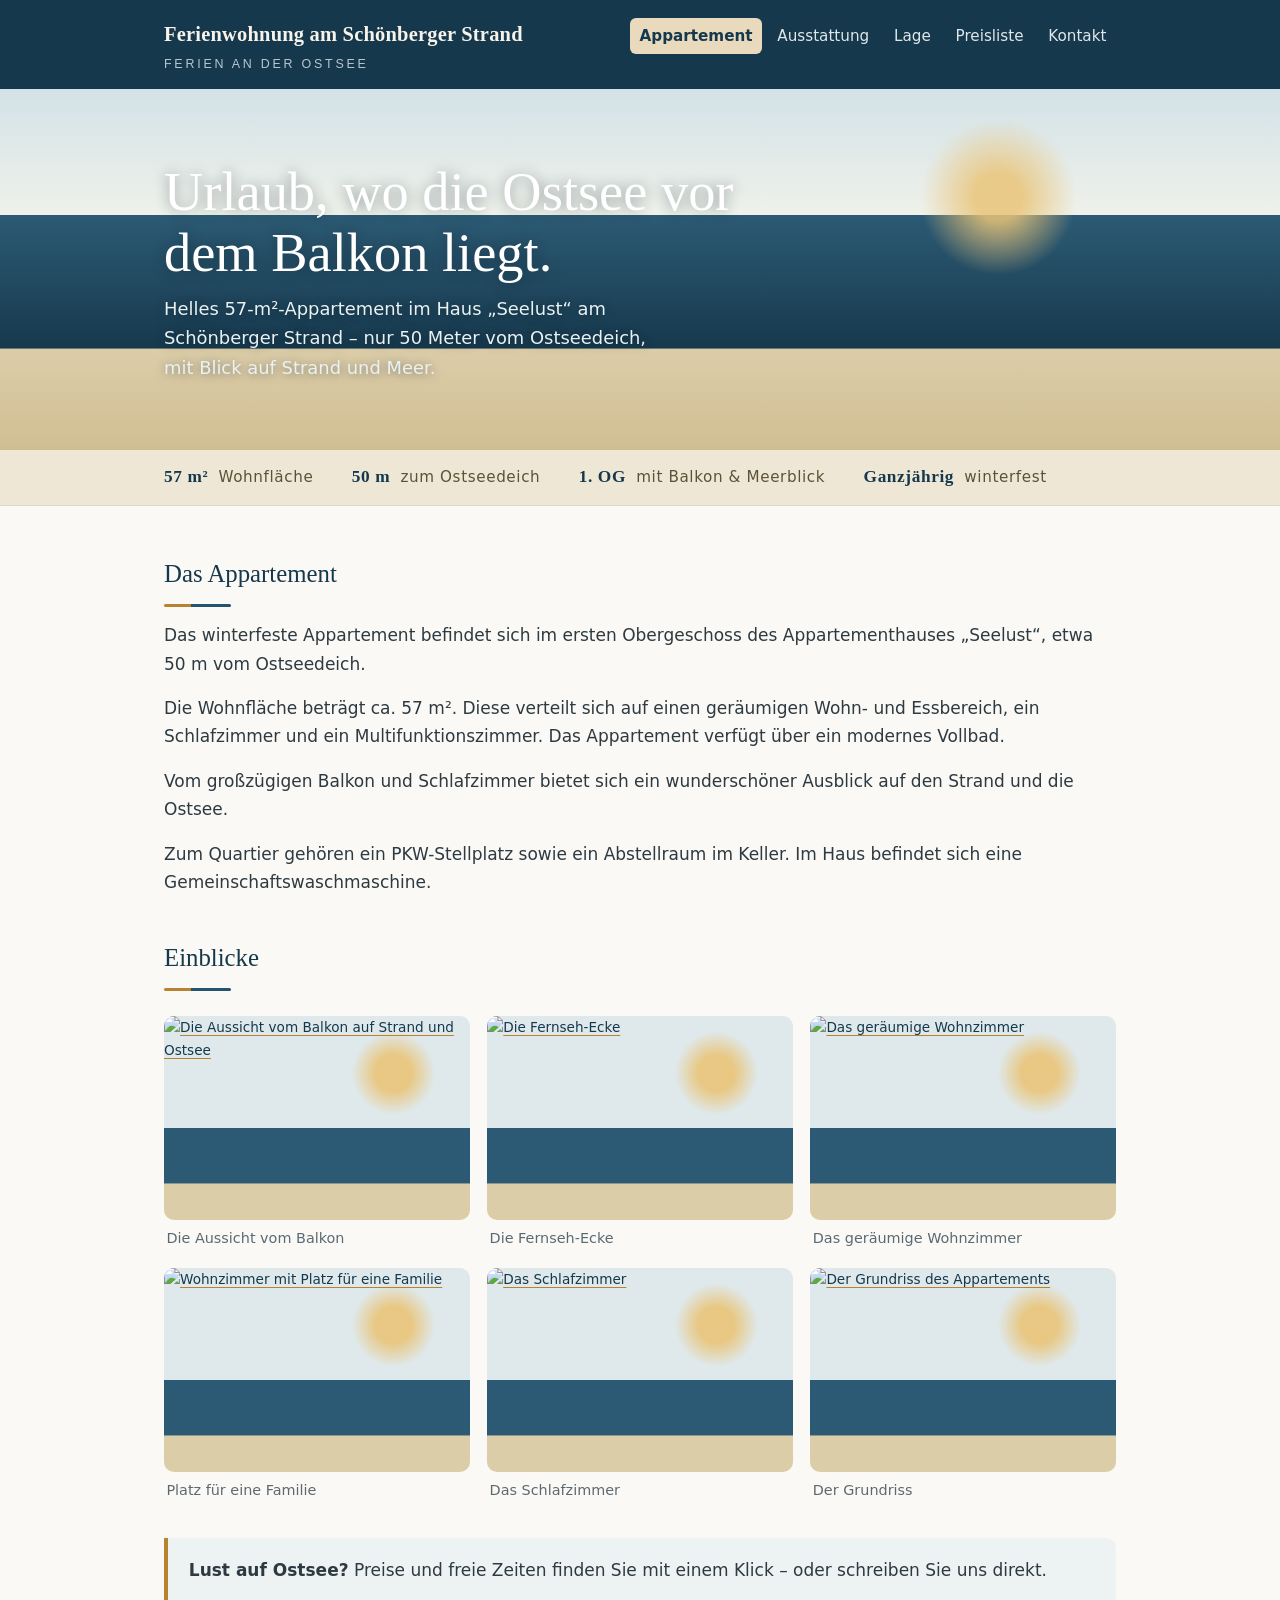
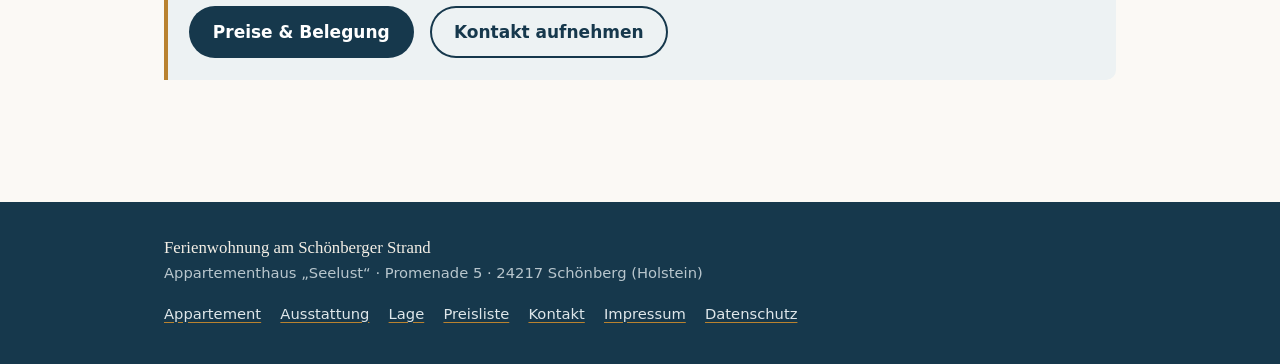
==== index.html @ 8799047f "erster Entwurf" ====
<!DOCTYPE html>
<html lang="de">
<head>
<meta charset="utf-8">
<meta name="viewport" content="width=device-width, initial-scale=1">
<title>Ferienwohnung am Schönberger Strand</title>
<meta name="description" content="Helles 57-m²-Appartement am Schönberger Strand an der Ostsee – 50 m zum Deich, Balkon mit Meerblick, winterfest. Jetzt informieren.">
<link rel="icon" href="favicon.svg" type="image/svg+xml">
<link rel="icon" href="favicon-32.png" type="image/png" sizes="32x32">
<link rel="apple-touch-icon" href="apple-touch-icon.png">
<link rel="stylesheet" href="style.css">
</head>
<body>

<header class="top">
  <div class="top-inner">
    <a class="marke" href="index.html">Ferienwohnung am Schönberger&nbsp;Strand
      <small>Ferien an der Ostsee</small></a>
    <nav class="haupt" aria-label="Hauptnavigation">
      <a href="index.html" aria-current="page">Appartement</a>
      <a href="ausstattung.html">Ausstattung</a>
      <a href="lage.html">Lage</a>
      <a href="preisliste.html">Preisliste</a>
      <a href="kontakt.html">Kontakt</a>
    </nav>
  </div>
</header>

<div class="horizont">
  <div class="horizont-inner">
    <h1>Urlaub, wo die Ostsee vor dem Balkon liegt.</h1>
    <p class="unter">Helles 57-m²-Appartement im Haus „Seelust“ am Schönberger Strand –
    nur 50 Meter vom Ostseedeich, mit Blick auf Strand und Meer.</p>
  </div>
</div>
<div class="fakten">
  <ul>
    <li><b>57&nbsp;m²</b> Wohnfläche</li>
    <li><b>50&nbsp;m</b> zum Ostseedeich</li>
    <li><b>1.&nbsp;OG</b> mit Balkon &amp; Meerblick</li>
    <li><b>Ganzjährig</b> winterfest</li>
  </ul>
</div>

<main>
<h2>Das Appartement</h2>
<p>Das winterfeste Appartement befindet sich im ersten Obergeschoss des
Appartementhauses „Seelust“, etwa 50&nbsp;m vom Ostseedeich.</p>
<p>Die Wohnfläche beträgt ca. 57&nbsp;m². Diese verteilt sich auf einen geräumigen
Wohn- und Essbereich, ein Schlafzimmer und ein Multifunktionszimmer. Das
Appartement verfügt über ein modernes Vollbad.</p>
<p>Vom großzügigen Balkon und Schlafzimmer bietet sich ein wunderschöner
Ausblick auf den Strand und die Ostsee.</p>
<p>Zum Quartier gehören ein PKW-Stellplatz sowie ein Abstellraum im Keller.
Im Haus befindet sich eine Gemeinschaftswaschmaschine.</p>

<h2>Einblicke</h2>
<ul class="galerie">
  <li><figure><a href="bilder/wohnung-1-balkon.jpg">
    <img src="bilder/wohnung-1-balkon.jpg" alt="Die Aussicht vom Balkon auf Strand und Ostsee" loading="lazy"></a>
    <figcaption>Die Aussicht vom Balkon</figcaption></figure></li>
  <li><figure><a href="bilder/wohnung-2-tv-ecke.jpg">
    <img src="bilder/wohnung-2-tv-ecke.jpg" alt="Die Fernseh-Ecke" loading="lazy"></a>
    <figcaption>Die Fernseh-Ecke</figcaption></figure></li>
  <li><figure><a href="bilder/wohnung-4-wohnzimmer2.jpg">
    <img src="bilder/wohnung-4-wohnzimmer2.jpg" alt="Das geräumige Wohnzimmer" loading="lazy"></a>
    <figcaption>Das geräumige Wohnzimmer</figcaption></figure></li>
  <li><figure><a href="bilder/wohnung-3-wohnzimmer.jpg">
    <img src="bilder/wohnung-3-wohnzimmer.jpg" alt="Wohnzimmer mit Platz für eine Familie" loading="lazy"></a>
    <figcaption>Platz für eine Familie</figcaption></figure></li>
  <li><figure><a href="bilder/wohnung-5-schlafzimmer.jpg">
    <img src="bilder/wohnung-5-schlafzimmer.jpg" alt="Das Schlafzimmer" loading="lazy"></a>
    <figcaption>Das Schlafzimmer</figcaption></figure></li>
  <li><figure><a href="bilder/wohnung-6-grundriss.jpg">
    <img src="bilder/wohnung-6-grundriss.jpg" alt="Der Grundriss des Appartements" loading="lazy"></a>
    <figcaption>Der Grundriss</figcaption></figure></li>
</ul>

<div class="kasten">
  <p><b>Lust auf Ostsee?</b> Preise und freie Zeiten finden Sie mit einem Klick –
  oder schreiben Sie uns direkt.</p>
  <p><a class="knopf" href="preisliste.html">Preise &amp; Belegung</a>
  &nbsp; <a class="knopf zweit" href="kontakt.html">Kontakt aufnehmen</a></p>
</div>
</main>

<footer>
  <div class="fuss-inner">
    <div>
      <div class="fuss-marke">Ferienwohnung am Schönberger Strand</div>
      <div>Appartementhaus „Seelust“ · Promenade 5 · 24217 Schönberg (Holstein)</div>
    </div>
    <ul class="fuss-nav">
        <li><a href="index.html">Appartement</a></li>
        <li><a href="ausstattung.html">Ausstattung</a></li>
        <li><a href="lage.html">Lage</a></li>
        <li><a href="preisliste.html">Preisliste</a></li>
        <li><a href="kontakt.html">Kontakt</a></li>
        <li><a href="impressum.html">Impressum</a></li>
        <li><a href="datenschutz.html">Datenschutz</a></li>
    </ul>
  </div>
</footer>

</body>
</html>
---- style.css ----
/* ============================================================
   Ferienwohnung am Schönberger Strand — Designsystem
   Palette: Muschelweiß, Ostseeblau, Bernstein, Seegras
   ============================================================ */

@font-face {
  font-family: "Fraunces";
  src: url("fonts/Fraunces.woff2") format("woff2");
  font-weight: 100 900;
  font-display: swap;
}
@font-face {
  font-family: "Karla";
  src: url("fonts/Karla.woff2") format("woff2");
  font-weight: 200 800;
  font-display: swap;
}

:root {
  --muschel: #fbf9f5;        /* Seitengrund */
  --gischt:  #edf2f3;        /* helle Flächen */
  --ostsee:  #16384c;        /* tiefes Ostseeblau */
  --ostsee-2:#25546e;        /* helleres Blau */
  --tinte:   #2d3a41;        /* Fließtext */
  --bernstein:#b9822f;       /* Akzent: Bernstein */
  --bernstein-hell:#e9d9bd;
  --seegras: #6e8577;
  --linie:   #dcd6ca;
  --radius: 10px;
  --breite: 62rem;
}

* { box-sizing: border-box; }
html { scroll-behavior: smooth; }
@media (prefers-reduced-motion: reduce) {
  html { scroll-behavior: auto; }
  *, *::before, *::after { animation: none !important; transition: none !important; }
}

body {
  margin: 0;
  background: var(--muschel);
  color: var(--tinte);
  font-family: "Karla", "Segoe UI", system-ui, sans-serif;
  font-size: 1.0625rem;
  line-height: 1.65;
  -webkit-font-smoothing: antialiased;
}

a { color: var(--ostsee-2); text-decoration-color: var(--bernstein); text-underline-offset: 3px; }
a:hover { color: var(--bernstein); }
a:focus-visible, button:focus-visible {
  outline: 3px solid var(--bernstein);
  outline-offset: 3px;
  border-radius: 3px;
}

/* ---------- Kopfbereich ---------- */

.top {
  background: var(--ostsee);
  color: #f4efe6;
}
.top-inner {
  max-width: var(--breite);
  margin: 0 auto;
  padding: 1.1rem 1.25rem .9rem;
  display: flex;
  flex-wrap: wrap;
  align-items: baseline;
  gap: .35rem 1.5rem;
  justify-content: space-between;
}
.marke {
  font-family: "Fraunces", Georgia, serif;
  font-weight: 560;
  font-size: 1.28rem;
  letter-spacing: .01em;
  color: #f7f3ea;
  text-decoration: none;
}
.marke:hover { color: var(--bernstein-hell); }
.marke small {
  display: block;
  font-family: "Karla", sans-serif;
  font-weight: 400;
  font-size: .78rem;
  letter-spacing: .22em;
  text-transform: uppercase;
  color: #b8c6cd;
  margin-top: .15rem;
}

nav.haupt { display: flex; flex-wrap: wrap; gap: .1rem .35rem; }
nav.haupt a {
  color: #dfe7ea;
  text-decoration: none;
  font-size: .95rem;
  padding: .35rem .6rem;
  border-radius: 6px;
}
nav.haupt a:hover { color: #fff; background: rgba(255,255,255,.08); }
nav.haupt a[aria-current="page"] {
  color: var(--ostsee);
  background: var(--bernstein-hell);
  font-weight: 700;
}

/* ---------- Held / Horizont ----------
   Signatur der Seite: eine ruhige Horizontlinie aus
   Himmel, Sonne (Bernstein), Meer und Sand.        */

.horizont {
  position: relative;
  overflow: hidden;
  color: #fff;
  background:
    radial-gradient(circle 130px at 78% 30%, rgba(233,196,120,.85) 0 18%, rgba(233,196,120,0) 60%),
    linear-gradient(180deg,
      #d3e2e7 0%, #eff1ea 34.8%,
      #2c5a74 35%, #17394d 71.8%,
      #dccda9 72%, #d0be93 100%);
}
.horizont-inner {
  max-width: var(--breite);
  margin: 0 auto;
  padding: 4.6rem 1.25rem 4.2rem;
}
.horizont h1 {
  font-family: "Fraunces", Georgia, serif;
  font-weight: 460;
  font-size: clamp(2rem, 5.4vw, 3.4rem);
  line-height: 1.12;
  margin: 0 0 .6rem;
  max-width: 21ch;
  text-shadow: 0 1px 14px rgba(10,30,42,.45);
}
.horizont p.unter {
  font-size: 1.12rem;
  max-width: 44ch;
  margin: 0;
  color: #eaf1f3;
  text-shadow: 0 1px 10px rgba(10,30,42,.5);
}

/* Fakten-Leiste auf dem "Sand" */
.fakten {
  background: #efe7d5;
  border-bottom: 1px solid var(--linie);
}
.fakten ul {
  max-width: var(--breite);
  margin: 0 auto;
  padding: .85rem 1.25rem;
  list-style: none;
  display: flex;
  flex-wrap: wrap;
  gap: .4rem 2.4rem;
}
.fakten li {
  font-size: .95rem;
  letter-spacing: .04em;
  color: #5d5238;
}
.fakten b {
  font-family: "Fraunces", Georgia, serif;
  font-weight: 600;
  font-size: 1.08rem;
  color: var(--ostsee);
  margin-right: .3rem;
}

/* ---------- Unterseiten-Kopf ---------- */

.seitenkopf {
  background:
    linear-gradient(180deg, #d9e5e9 0%, #eef1ec 64.8%, #2c5a74 65%, #17394d 100%);
  color: var(--ostsee);
}
.seitenkopf .horizont-inner { padding: 3rem 1.25rem 2.2rem; }
.seitenkopf h1 {
  font-family: "Fraunces", Georgia, serif;
  font-weight: 500;
  font-size: clamp(1.8rem, 4.5vw, 2.6rem);
  margin: 0;
  text-shadow: none;
  color: var(--ostsee);
}
.seitenkopf p.unter { color: #3d5560; text-shadow: none; margin-top: .4rem; }

/* ---------- Inhalt ---------- */

main {
  max-width: var(--breite);
  margin: 0 auto;
  padding: 3rem 1.25rem 4rem;
}
.schmal { max-width: 46rem; }

h2 {
  font-family: "Fraunces", Georgia, serif;
  font-weight: 540;
  font-size: 1.55rem;
  color: var(--ostsee);
  margin: 2.6rem 0 .9rem;
}
main > h2:first-child, section > h2:first-child { margin-top: 0; }

/* Horizont-Unterstreichung: Sand trifft Meer */
h2::after {
  content: "";
  display: block;
  width: 4.2rem;
  height: 3px;
  margin-top: .55rem;
  background: linear-gradient(90deg, var(--bernstein) 0 40%, var(--ostsee-2) 40% 100%);
  border-radius: 2px;
}

p { margin: 0 0 1.05rem; }

/* Galerie */
.galerie {
  display: grid;
  grid-template-columns: repeat(auto-fill, minmax(230px, 1fr));
  gap: 1.1rem;
  margin: 1.6rem 0 2.2rem;
  padding: 0;
  list-style: none;
}
.galerie figure { margin: 0; }
.galerie a { display: block; border-radius: var(--radius); overflow: hidden; }
.galerie img {
  display: block;
  width: 100%;
  aspect-ratio: 3 / 2;
  object-fit: cover;
  background:
    radial-gradient(circle 60px at 75% 28%, rgba(233,196,120,.9) 0 30%, rgba(233,196,120,0) 70%),
    linear-gradient(180deg, #dfe9ec 0 54.8%, #2c5a74 55% 82%, #dccda9 82.2% 100%);
  color: var(--ostsee);
  font-size: .85rem;
  transition: transform .35s ease;
}
.galerie a:hover img { transform: scale(1.04); }
.galerie figcaption {
  font-size: .9rem;
  color: #5b6a72;
  padding: .45rem .15rem 0;
}

/* Merkmal-Karten */
.karten {
  display: grid;
  grid-template-columns: repeat(auto-fit, minmax(240px, 1fr));
  gap: 1.1rem;
  margin: 1.4rem 0;
  padding: 0;
  list-style: none;
}
.karten li {
  background: #fff;
  border: 1px solid var(--linie);
  border-radius: var(--radius);
  padding: 1.15rem 1.25rem 1.05rem;
}
.karten h3 {
  font-family: "Fraunces", Georgia, serif;
  font-weight: 560;
  font-size: 1.08rem;
  color: var(--ostsee);
  margin: 0 0 .45rem;
}
.karten p { margin: 0; font-size: .98rem; }

/* Hinweiskasten & Buttons */
.kasten {
  background: var(--gischt);
  border-left: 4px solid var(--bernstein);
  border-radius: 0 var(--radius) var(--radius) 0;
  padding: 1.1rem 1.3rem;
  margin: 1.6rem 0;
}
.kasten p:last-child { margin-bottom: 0; }

.knopf {
  display: inline-block;
  background: var(--ostsee);
  color: #fff;
  text-decoration: none;
  font-weight: 700;
  padding: .75rem 1.5rem;
  border-radius: 999px;
  margin: .3rem 0;
}
.knopf:hover { background: var(--bernstein); color: #fff; }
.knopf.zweit { background: transparent; color: var(--ostsee); box-shadow: inset 0 0 0 2px var(--ostsee); }
.knopf.zweit:hover { color: var(--bernstein); box-shadow: inset 0 0 0 2px var(--bernstein); }

/* Anfahrt-Liste */
.anfahrt { list-style: none; padding: 0; display: grid; gap: .6rem; margin: 1.2rem 0; }
.anfahrt a {
  display: flex; justify-content: space-between; align-items: baseline; gap: 1rem;
  background: #fff; border: 1px solid var(--linie); border-radius: var(--radius);
  padding: .8rem 1.1rem; text-decoration: none; color: var(--tinte);
}
.anfahrt a:hover { border-color: var(--bernstein); color: var(--ostsee); }
.anfahrt b { font-family: "Fraunces", Georgia, serif; font-weight: 560; color: var(--ostsee); }
.anfahrt span { font-size: .88rem; color: #75828a; }

/* Adresse */
address { font-style: normal; line-height: 1.7; }

/* Rechtstexte */
.recht h2 { font-size: 1.25rem; margin-top: 2.2rem; }
.recht h3 { font-size: 1.05rem; color: var(--ostsee); margin: 1.6rem 0 .5rem; }
.recht ul { padding-left: 1.2rem; }

/* ---------- Fuß ---------- */

footer {
  background: var(--ostsee);
  color: #b8c6cd;
  margin-top: 2rem;
}
.fuss-inner {
  max-width: var(--breite);
  margin: 0 auto;
  padding: 2rem 1.25rem 2.4rem;
  display: flex;
  flex-wrap: wrap;
  gap: 1rem 2.5rem;
  justify-content: space-between;
  font-size: .92rem;
}
footer a { color: #dfe7ea; }
footer a:hover { color: var(--bernstein-hell); }
.fuss-marke { font-family: "Fraunces", Georgia, serif; font-size: 1.05rem; color: #f4efe6; }
.fuss-nav { display: flex; flex-wrap: wrap; gap: .3rem 1.2rem; list-style: none; margin: 0; padding: 0; }

@media (max-width: 640px) {
  .top-inner { flex-direction: column; align-items: flex-start; }
  nav.haupt { margin-left: -.6rem; }
  .horizont-inner { padding: 3.2rem 1.25rem 3rem; }
}
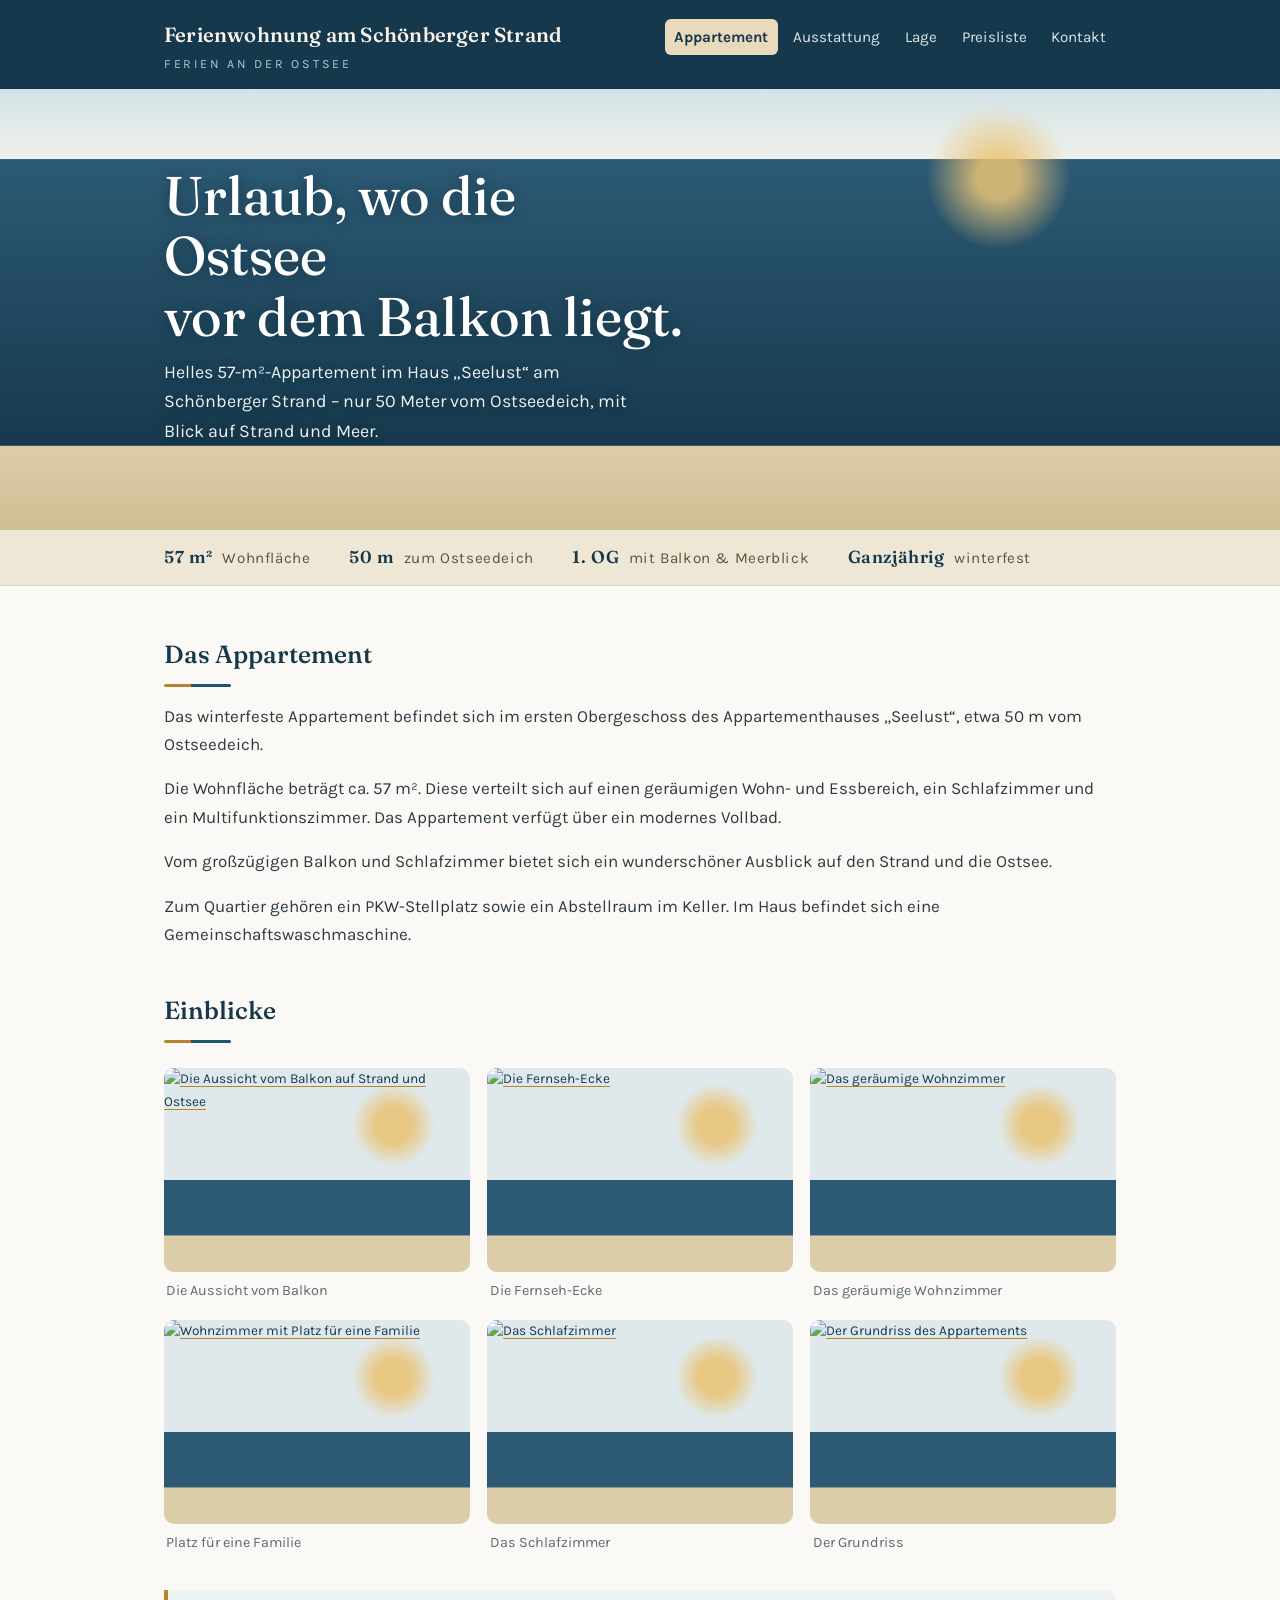
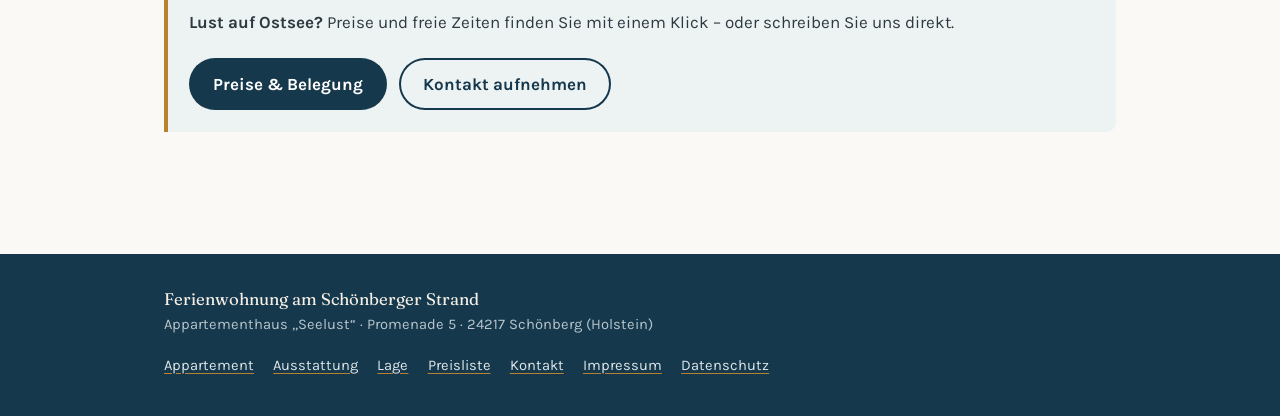
==== commit db147ad9: "Add files via upload" ====
--- a/index.html
+++ b/index.html
@@ -9,6 +9,24 @@
 <link rel="icon" href="favicon-32.png" type="image/png" sizes="32x32">
 <link rel="apple-touch-icon" href="apple-touch-icon.png">
 <link rel="stylesheet" href="style.css">
+<style>
+/* Nur Startseite: Horizont höher, damit die Überschrift
+   vollständig auf dem dunklen Meer steht (bessere Lesbarkeit)
+   und die Unterzeile nicht in den Sandstreifen läuft. */
+.horizont {
+  background:
+    radial-gradient(circle 120px at 78% 20%, rgba(233,196,120,.85) 0 18%, rgba(233,196,120,0) 60%),
+    linear-gradient(180deg,
+      #d3e2e7 0%, #eff1ea 15.8%,
+      #2c5a74 16%, #17394d 80.8%,
+      #dccda9 81%, #d0be93 100%);
+}
+.horizont-inner { padding: 4.8rem 1.25rem 5.2rem; }
+.horizont h1 { max-width: 15ch; }
+@media (min-width: 540px) {
+  .kein-umbruch { white-space: nowrap; }
+}
+</style>
 </head>
 <body>
 
@@ -28,7 +46,7 @@
 
 <div class="horizont">
   <div class="horizont-inner">
-    <h1>Urlaub, wo die Ostsee vor dem Balkon liegt.</h1>
+    <h1>Urlaub, wo die Ostsee <span class="kein-umbruch">vor dem Balkon liegt.</span></h1>
     <p class="unter">Helles 57-m²-Appartement im Haus „Seelust“ am Schönberger Strand –
     nur 50 Meter vom Ostseedeich, mit Blick auf Strand und Meer.</p>
   </div>
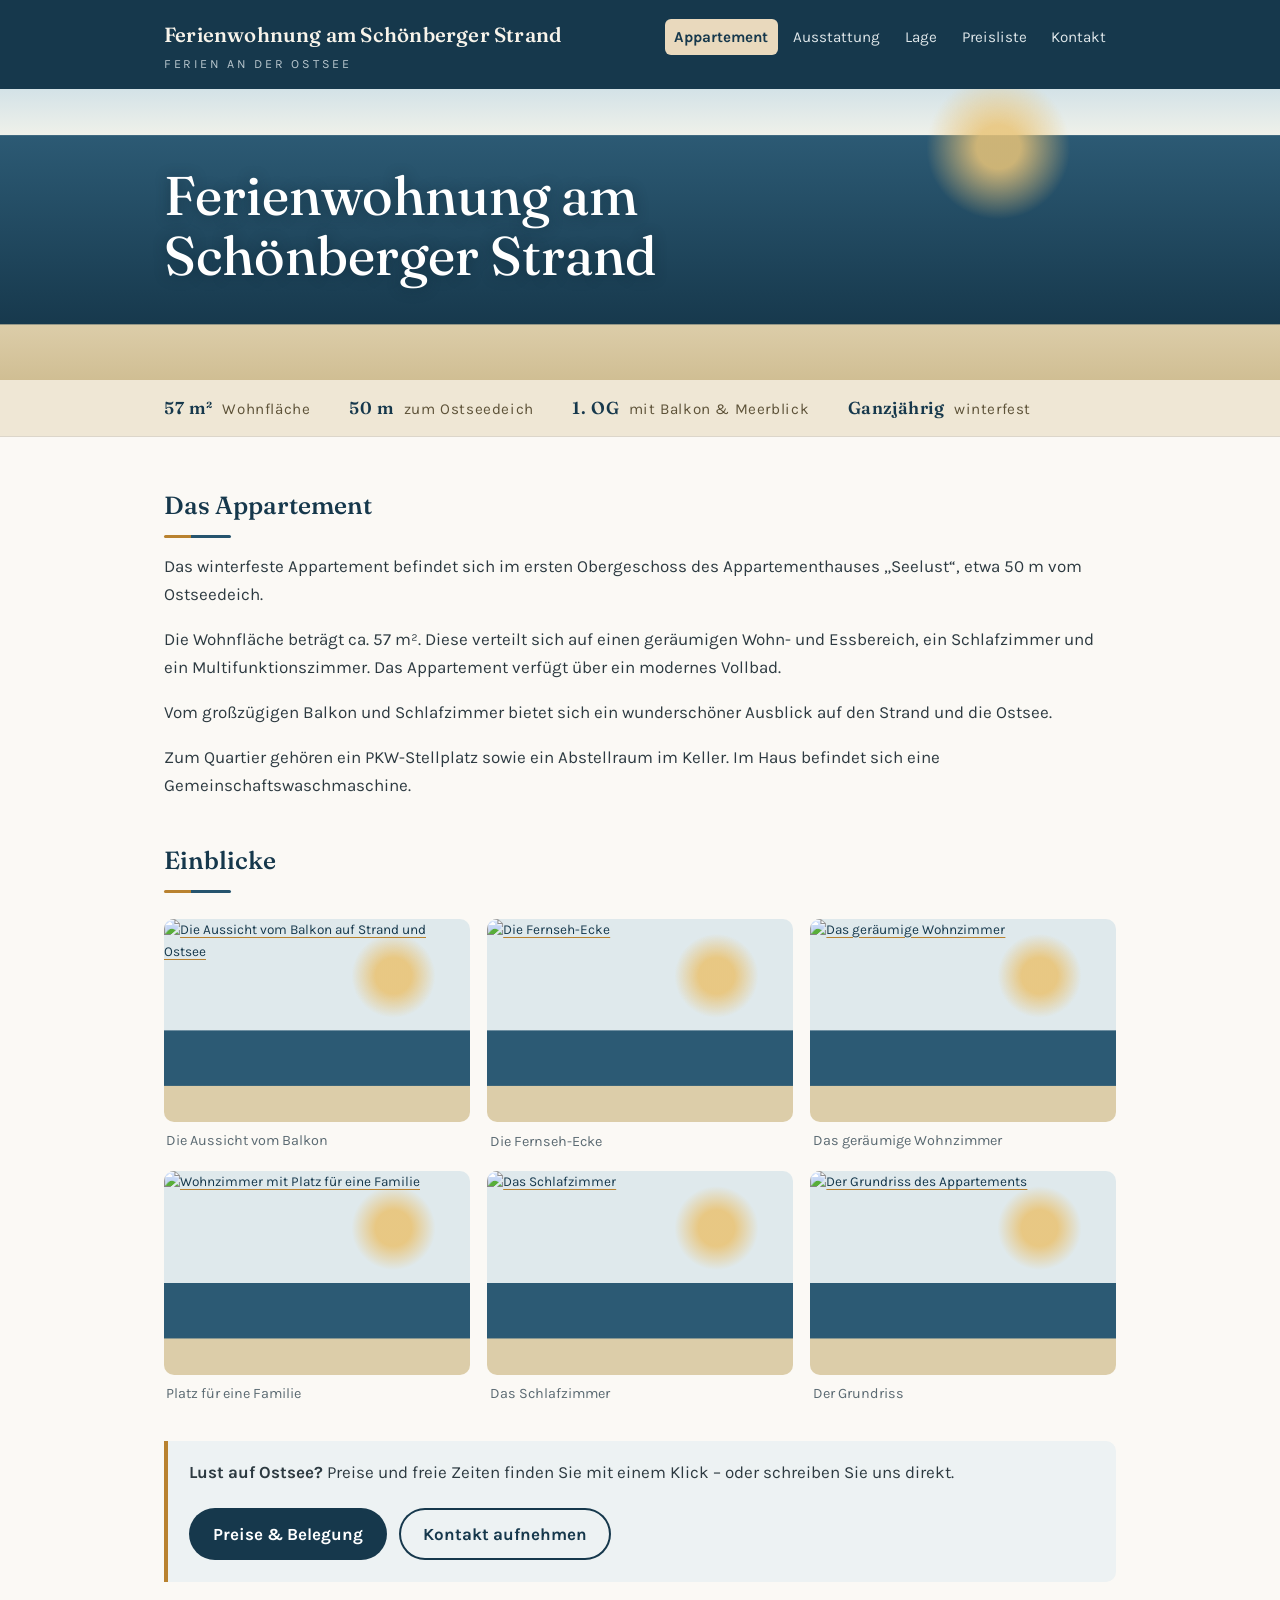
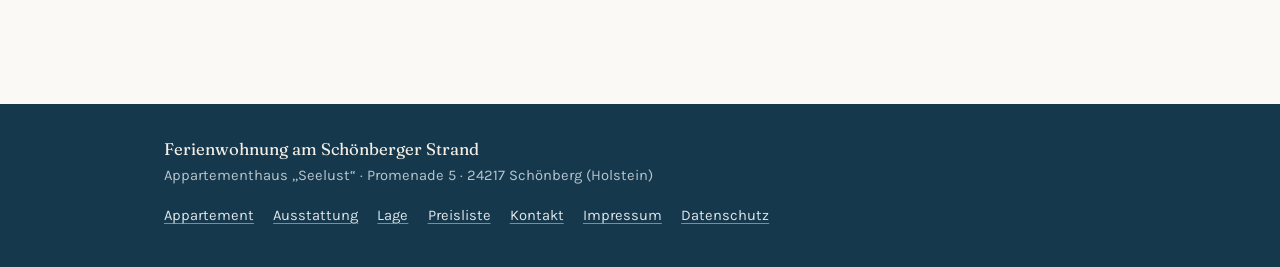
==== commit 78083024: "Überschrift korrigiert" ====
--- a/index.html
+++ b/index.html
@@ -46,9 +46,7 @@
 
 <div class="horizont">
   <div class="horizont-inner">
-    <h1>Urlaub, wo die Ostsee <span class="kein-umbruch">vor dem Balkon liegt.</span></h1>
-    <p class="unter">Helles 57-m²-Appartement im Haus „Seelust“ am Schönberger Strand –
-    nur 50 Meter vom Ostseedeich, mit Blick auf Strand und Meer.</p>
+    <h1>Ferienwohnung am Schönberger Strand</span></h1>
   </div>
 </div>
 <div class="fakten">
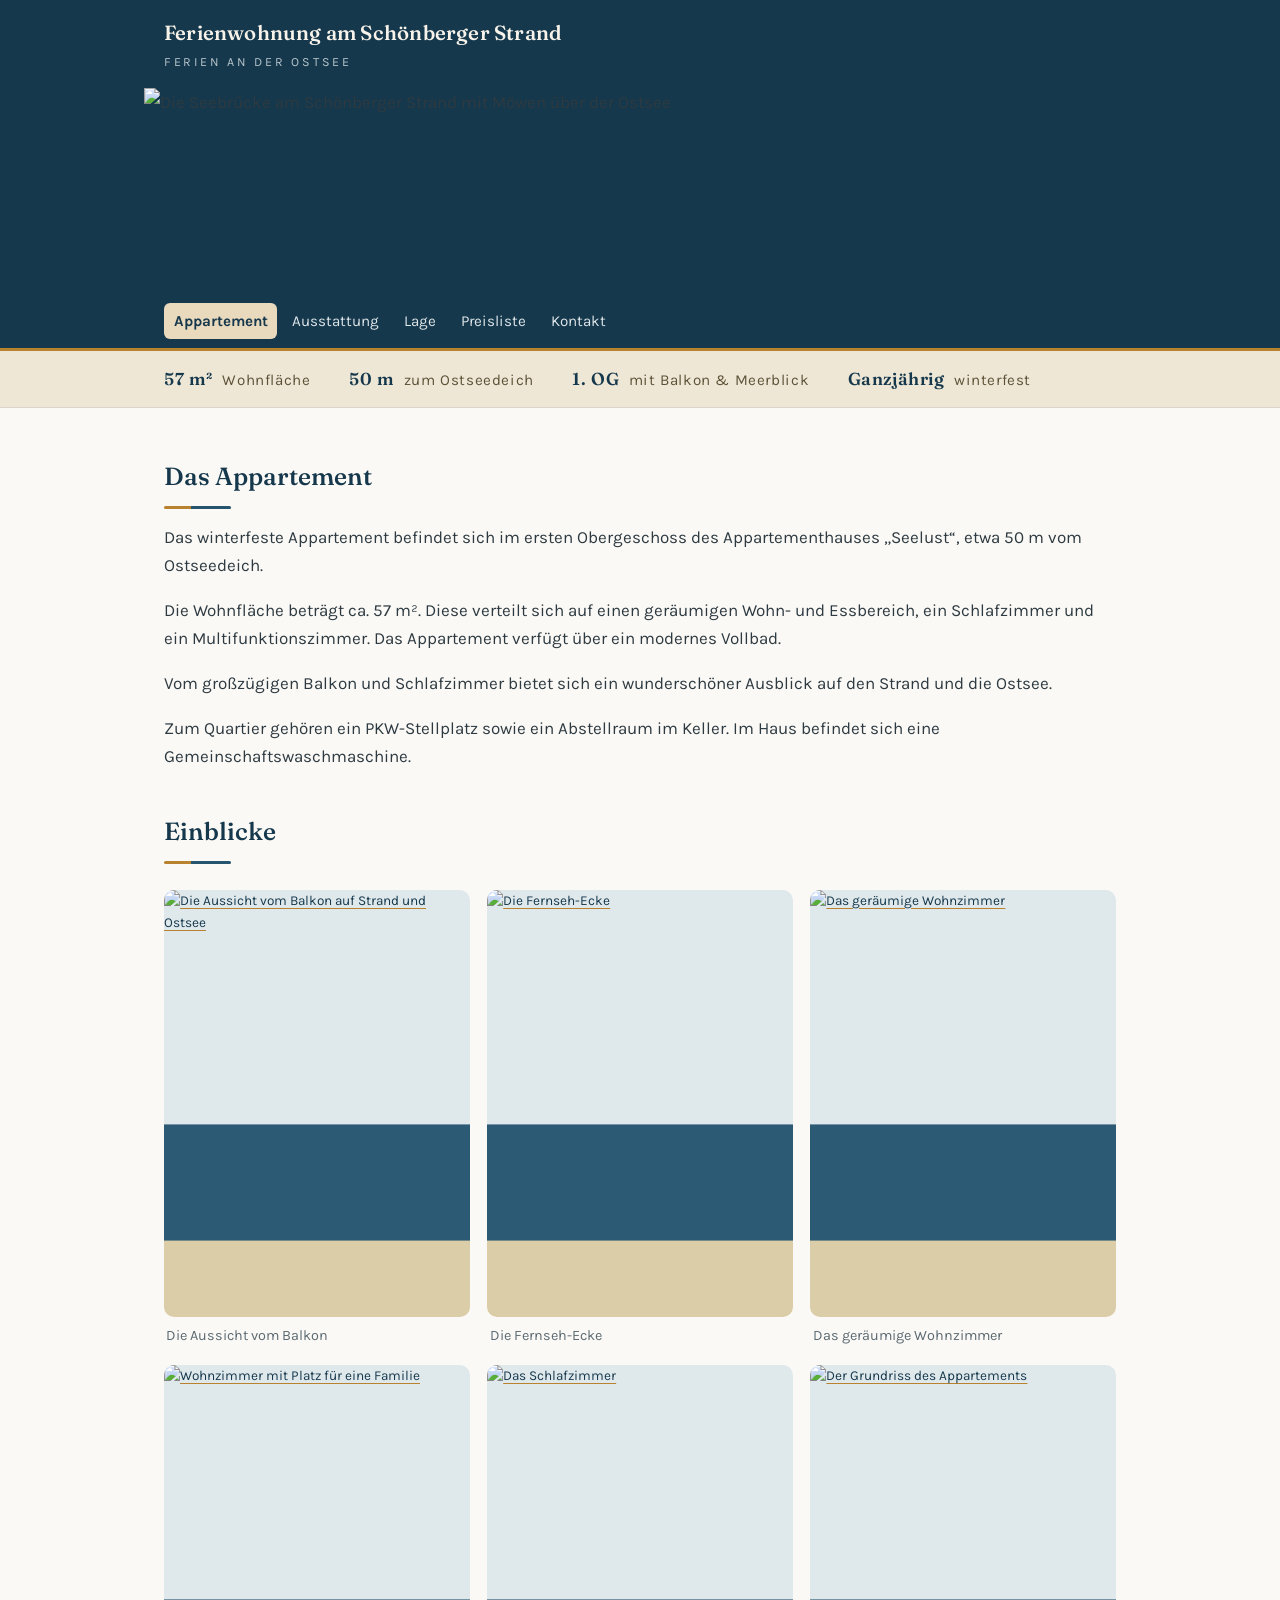
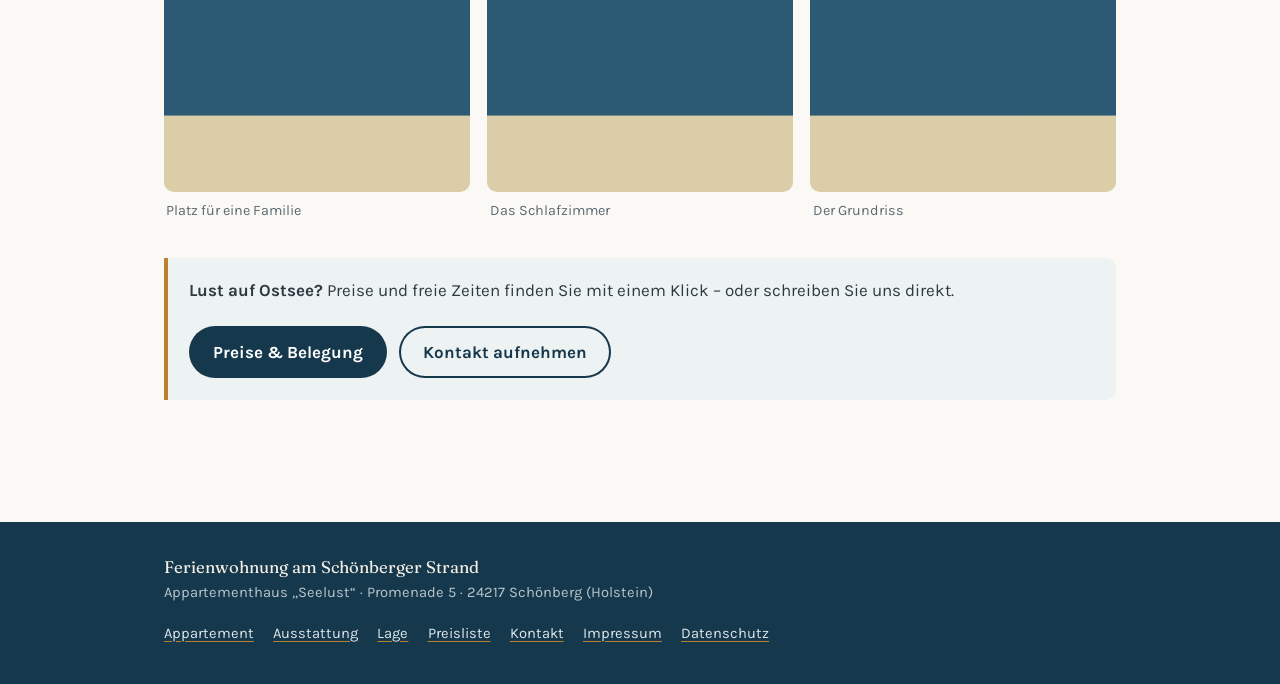
==== commit 9924f4e6: "Add files via upload Mit Originalbildern und weiteren kleinen Anpassungen" ====
--- a/index.html
+++ b/index.html
@@ -8,47 +8,46 @@
 <link rel="icon" href="favicon.svg" type="image/svg+xml">
 <link rel="icon" href="favicon-32.png" type="image/png" sizes="32x32">
 <link rel="apple-touch-icon" href="apple-touch-icon.png">
+<link rel="canonical" href="https://schoenberg-ostsee.info/">
+<meta name="theme-color" content="#16384c">
+<meta property="og:type" content="website">
+<meta property="og:site_name" content="Ferienwohnung am Schönberger Strand">
+<meta property="og:locale" content="de_DE">
+<meta property="og:title" content="Ferienwohnung am Schönberger Strand">
+<meta property="og:description" content="Helles 57-m²-Appartement am Schönberger Strand an der Ostsee – 50 m zum Deich, Balkon mit Meerblick, winterfest. Jetzt informieren.">
+<meta property="og:url" content="https://schoenberg-ostsee.info/">
+<meta property="og:image" content="https://schoenberg-ostsee.info/bilder/wohnung-1-balkon.jpg">
+<meta property="og:image:width" content="1152">
+<meta property="og:image:height" content="768">
+<meta property="og:image:alt" content="Blick vom Balkon der Ferienwohnung auf Strand und Ostsee">
+<meta name="twitter:card" content="summary_large_image">
 <link rel="stylesheet" href="style.css">
-<style>
-/* Nur Startseite: Horizont höher, damit die Überschrift
-   vollständig auf dem dunklen Meer steht (bessere Lesbarkeit)
-   und die Unterzeile nicht in den Sandstreifen läuft. */
-.horizont {
-  background:
-    radial-gradient(circle 120px at 78% 20%, rgba(233,196,120,.85) 0 18%, rgba(233,196,120,0) 60%),
-    linear-gradient(180deg,
-      #d3e2e7 0%, #eff1ea 15.8%,
-      #2c5a74 16%, #17394d 80.8%,
-      #dccda9 81%, #d0be93 100%);
-}
-.horizont-inner { padding: 4.8rem 1.25rem 5.2rem; }
-.horizont h1 { max-width: 15ch; }
-@media (min-width: 540px) {
-  .kein-umbruch { white-space: nowrap; }
-}
-</style>
 </head>
 <body>
+
+<a class="sprung" href="#inhalt">Springe zum Inhalt</a>
 
 <header class="top">
   <div class="top-inner">
     <a class="marke" href="index.html">Ferienwohnung am Schönberger&nbsp;Strand
       <small>Ferien an der Ostsee</small></a>
-    <nav class="haupt" aria-label="Hauptnavigation">
+  </div>
+</header>
+
+<div class="kopfbild">
+  <img src="bilder/Appartement.jpg" width="940" height="198" alt="Die Seebrücke am Schönberger Strand mit Möwen über der Ostsee" fetchpriority="high" decoding="async">
+</div>
+
+<nav class="haupt" aria-label="Hauptnavigation">
+  <div class="haupt-inner">
       <a href="index.html" aria-current="page">Appartement</a>
       <a href="ausstattung.html">Ausstattung</a>
       <a href="lage.html">Lage</a>
       <a href="preisliste.html">Preisliste</a>
       <a href="kontakt.html">Kontakt</a>
-    </nav>
   </div>
-</header>
+</nav>
 
-<div class="horizont">
-  <div class="horizont-inner">
-    <h1>Ferienwohnung am Schönberger Strand</span></h1>
-  </div>
-</div>
 <div class="fakten">
   <ul>
     <li><b>57&nbsp;m²</b> Wohnfläche</li>
@@ -58,8 +57,8 @@
   </ul>
 </div>
 
-<main>
-<h2>Das Appartement</h2>
+<main id="inhalt">
+<h1>Das Appartement</h1>
 <p>Das winterfeste Appartement befindet sich im ersten Obergeschoss des
 Appartementhauses „Seelust“, etwa 50&nbsp;m vom Ostseedeich.</p>
 <p>Die Wohnfläche beträgt ca. 57&nbsp;m². Diese verteilt sich auf einen geräumigen
@@ -73,22 +72,22 @@
 <h2>Einblicke</h2>
 <ul class="galerie">
   <li><figure><a href="bilder/wohnung-1-balkon.jpg">
-    <img src="bilder/wohnung-1-balkon.jpg" alt="Die Aussicht vom Balkon auf Strand und Ostsee" loading="lazy"></a>
+    <img src="bilder/wohnung-1-balkon-640.jpg" srcset="bilder/wohnung-1-balkon-640.jpg 640w, bilder/wohnung-1-balkon.jpg 1152w" sizes="(min-width: 720px) 300px, 92vw" width="640" height="427" alt="Die Aussicht vom Balkon auf Strand und Ostsee" loading="lazy" decoding="async"></a>
     <figcaption>Die Aussicht vom Balkon</figcaption></figure></li>
   <li><figure><a href="bilder/wohnung-2-tv-ecke.jpg">
-    <img src="bilder/wohnung-2-tv-ecke.jpg" alt="Die Fernseh-Ecke" loading="lazy"></a>
+    <img src="bilder/wohnung-2-tv-ecke-640.jpg" srcset="bilder/wohnung-2-tv-ecke-640.jpg 640w, bilder/wohnung-2-tv-ecke.jpg 1152w" sizes="(min-width: 720px) 300px, 92vw" width="640" height="427" alt="Die Fernseh-Ecke" loading="lazy" decoding="async"></a>
     <figcaption>Die Fernseh-Ecke</figcaption></figure></li>
   <li><figure><a href="bilder/wohnung-4-wohnzimmer2.jpg">
-    <img src="bilder/wohnung-4-wohnzimmer2.jpg" alt="Das geräumige Wohnzimmer" loading="lazy"></a>
+    <img src="bilder/wohnung-4-wohnzimmer2-640.jpg" srcset="bilder/wohnung-4-wohnzimmer2-640.jpg 640w, bilder/wohnung-4-wohnzimmer2.jpg 1152w" sizes="(min-width: 720px) 300px, 92vw" width="640" height="427" alt="Das geräumige Wohnzimmer" loading="lazy" decoding="async"></a>
     <figcaption>Das geräumige Wohnzimmer</figcaption></figure></li>
   <li><figure><a href="bilder/wohnung-3-wohnzimmer.jpg">
-    <img src="bilder/wohnung-3-wohnzimmer.jpg" alt="Wohnzimmer mit Platz für eine Familie" loading="lazy"></a>
+    <img src="bilder/wohnung-3-wohnzimmer-640.jpg" srcset="bilder/wohnung-3-wohnzimmer-640.jpg 640w, bilder/wohnung-3-wohnzimmer.jpg 1152w" sizes="(min-width: 720px) 300px, 92vw" width="640" height="427" alt="Wohnzimmer mit Platz für eine Familie" loading="lazy" decoding="async"></a>
     <figcaption>Platz für eine Familie</figcaption></figure></li>
   <li><figure><a href="bilder/wohnung-5-schlafzimmer.jpg">
-    <img src="bilder/wohnung-5-schlafzimmer.jpg" alt="Das Schlafzimmer" loading="lazy"></a>
+    <img src="bilder/wohnung-5-schlafzimmer-640.jpg" srcset="bilder/wohnung-5-schlafzimmer-640.jpg 640w, bilder/wohnung-5-schlafzimmer.jpg 1152w" sizes="(min-width: 720px) 300px, 92vw" width="640" height="427" alt="Das Schlafzimmer" loading="lazy" decoding="async"></a>
     <figcaption>Das Schlafzimmer</figcaption></figure></li>
   <li><figure><a href="bilder/wohnung-6-grundriss.jpg">
-    <img src="bilder/wohnung-6-grundriss.jpg" alt="Der Grundriss des Appartements" loading="lazy"></a>
+    <img src="bilder/wohnung-6-grundriss-640.jpg" srcset="bilder/wohnung-6-grundriss-640.jpg 640w, bilder/wohnung-6-grundriss.jpg 1152w" sizes="(min-width: 720px) 300px, 92vw" width="640" height="427" alt="Der Grundriss des Appartements" loading="lazy" decoding="async"></a>
     <figcaption>Der Grundriss</figcaption></figure></li>
 </ul>
 
--- a/style.css
+++ b/style.css
@@ -55,6 +55,23 @@
   border-radius: 3px;
 }
 
+/* Sprunglink: nur sichtbar, wenn er mit der Tastatur angesteuert wird */
+
+.sprung {
+  position: absolute;
+  z-index: 10;
+  top: -4rem;
+  left: .75rem;
+  background: var(--bernstein-hell);
+  color: var(--ostsee);
+  font-weight: 700;
+  text-decoration: none;
+  padding: .6rem 1.1rem;
+  border-radius: 0 0 var(--radius) var(--radius);
+  transition: top .15s ease;
+}
+.sprung:focus { top: 0; color: var(--ostsee); }
+
 /* ---------- Kopfbereich ---------- */
 
 .top {
@@ -64,12 +81,7 @@
 .top-inner {
   max-width: var(--breite);
   margin: 0 auto;
-  padding: 1.1rem 1.25rem .9rem;
-  display: flex;
-  flex-wrap: wrap;
-  align-items: baseline;
-  gap: .35rem 1.5rem;
-  justify-content: space-between;
+  padding: 1rem 1.25rem .95rem;
 }
 .marke {
   font-family: "Fraunces", Georgia, serif;
@@ -91,7 +103,18 @@
   margin-top: .15rem;
 }
 
-nav.haupt { display: flex; flex-wrap: wrap; gap: .1rem .35rem; }
+nav.haupt {
+  background: var(--ostsee);
+  border-bottom: 3px solid var(--bernstein);
+}
+.haupt-inner {
+  max-width: var(--breite);
+  margin: 0 auto;
+  padding: .45rem 1.25rem .55rem;
+  display: flex;
+  flex-wrap: wrap;
+  gap: .1rem .35rem;
+}
 nav.haupt a {
   color: #dfe7ea;
   text-decoration: none;
@@ -106,44 +129,70 @@
   font-weight: 700;
 }
 
-/* ---------- Held / Horizont ----------
-   Signatur der Seite: eine ruhige Horizontlinie aus
-   Himmel, Sonne (Bernstein), Meer und Sand.        */
-
-.horizont {
+/* ---------- Kopfbild ----------
+   Auf jeder Seite ein Foto der Ostsee; der Seitentitel steht
+   darauf, abgedunkelt zur Fußseite hin (Lesbarkeit). Das Bild
+   bleibt auf Inhaltsbreite, damit es nicht hochskaliert und
+   dadurch unscharf wird (Vorlagen sind 940 px breit).         */
+
+.kopfbild {
   position: relative;
-  overflow: hidden;
+  display: flex;
+  align-items: flex-end;
+  min-height: clamp(9.5rem, 21vw, 13rem);
+  background: var(--ostsee);
+}
+
+/* Das Foto füllt den Streifen; der Titel wächst notfalls darüber hinaus */
+.kopfbild img {
+  position: absolute;
+  top: 0;
+  bottom: 0;
+  left: 50%;
+  transform: translateX(-50%);
+  width: 100%;
+  max-width: var(--breite);
+  height: 100%;
+  object-fit: cover;
+  object-position: 50% 55%;
+}
+
+/* Abdunklung, damit die Schrift auf jedem Foto lesbar bleibt */
+.kopfbild-text {
+  position: relative;
+  width: 100%;
+  max-width: var(--breite);
+  margin: 0 auto;
+  padding-top: 4.5rem;
+  background: linear-gradient(180deg,
+    rgba(11,32,44,0) 0%, rgba(11,32,44,.28) 42%, rgba(11,32,44,.74) 100%);
   color: #fff;
-  background:
-    radial-gradient(circle 130px at 78% 30%, rgba(233,196,120,.85) 0 18%, rgba(233,196,120,0) 60%),
-    linear-gradient(180deg,
-      #d3e2e7 0%, #eff1ea 34.8%,
-      #2c5a74 35%, #17394d 71.8%,
-      #dccda9 72%, #d0be93 100%);
-}
-.horizont-inner {
-  max-width: var(--breite);
-  margin: 0 auto;
-  padding: 4.6rem 1.25rem 4.2rem;
-}
-.horizont h1 {
-  font-family: "Fraunces", Georgia, serif;
-  font-weight: 460;
-  font-size: clamp(2rem, 5.4vw, 3.4rem);
+}
+.kopfbild-inner {
+  max-width: var(--breite);
+  margin: 0 auto;
+  padding: 0 1.25rem 1.15rem;
+}
+.kopfbild h1 {
+  font-family: "Fraunces", Georgia, serif;
+  font-weight: 480;
+  font-size: clamp(1.65rem, 3.8vw, 2.5rem);
   line-height: 1.12;
-  margin: 0 0 .6rem;
+  margin: 0;
   max-width: 21ch;
-  text-shadow: 0 1px 14px rgba(10,30,42,.45);
-}
-.horizont p.unter {
-  font-size: 1.12rem;
-  max-width: 44ch;
-  margin: 0;
-  color: #eaf1f3;
-  text-shadow: 0 1px 10px rgba(10,30,42,.5);
-}
-
-/* Fakten-Leiste auf dem "Sand" */
+  color: #fff;
+  text-shadow: 0 2px 14px rgba(8,26,36,.55);
+}
+.kopfbild p.unter {
+  font-size: clamp(.98rem, 1.6vw, 1.12rem);
+  line-height: 1.45;
+  max-width: 46ch;
+  margin: .4rem 0 0;
+  color: #e9eff2;
+  text-shadow: 0 1px 10px rgba(8,26,36,.6);
+}
+
+/* Fakten-Leiste unter dem Kopfbild */
 .fakten {
   background: #efe7d5;
   border-bottom: 1px solid var(--linie);
@@ -170,24 +219,6 @@
   margin-right: .3rem;
 }
 
-/* ---------- Unterseiten-Kopf ---------- */
-
-.seitenkopf {
-  background:
-    linear-gradient(180deg, #d9e5e9 0%, #eef1ec 64.8%, #2c5a74 65%, #17394d 100%);
-  color: var(--ostsee);
-}
-.seitenkopf .horizont-inner { padding: 3rem 1.25rem 2.2rem; }
-.seitenkopf h1 {
-  font-family: "Fraunces", Georgia, serif;
-  font-weight: 500;
-  font-size: clamp(1.8rem, 4.5vw, 2.6rem);
-  margin: 0;
-  text-shadow: none;
-  color: var(--ostsee);
-}
-.seitenkopf p.unter { color: #3d5560; text-shadow: none; margin-top: .4rem; }
-
 /* ---------- Inhalt ---------- */
 
 main {
@@ -197,17 +228,17 @@
 }
 .schmal { max-width: 46rem; }
 
-h2 {
+h2, main > h1 {
   font-family: "Fraunces", Georgia, serif;
   font-weight: 540;
   font-size: 1.55rem;
   color: var(--ostsee);
   margin: 2.6rem 0 .9rem;
 }
-main > h2:first-child, section > h2:first-child { margin-top: 0; }
+main > h2:first-child, main > h1:first-child, section > h2:first-child { margin-top: 0; }
 
 /* Horizont-Unterstreichung: Sand trifft Meer */
-h2::after {
+h2::after, main > h1::after {
   content: "";
   display: block;
   width: 4.2rem;
@@ -235,9 +266,7 @@
   width: 100%;
   aspect-ratio: 3 / 2;
   object-fit: cover;
-  background:
-    radial-gradient(circle 60px at 75% 28%, rgba(233,196,120,.9) 0 30%, rgba(233,196,120,0) 70%),
-    linear-gradient(180deg, #dfe9ec 0 54.8%, #2c5a74 55% 82%, #dccda9 82.2% 100%);
+  background: linear-gradient(180deg, #dfe9ec 0 54.8%, #2c5a74 55% 82%, #dccda9 82.2% 100%);
   color: var(--ostsee);
   font-size: .85rem;
   transition: transform .35s ease;
@@ -339,7 +368,7 @@
 .fuss-nav { display: flex; flex-wrap: wrap; gap: .3rem 1.2rem; list-style: none; margin: 0; padding: 0; }
 
 @media (max-width: 640px) {
-  .top-inner { flex-direction: column; align-items: flex-start; }
-  nav.haupt { margin-left: -.6rem; }
-  .horizont-inner { padding: 3.2rem 1.25rem 3rem; }
-}
+  .haupt-inner { margin-left: -.6rem; margin-right: -.6rem; }
+  .kopfbild-text { padding-top: 3rem; }
+  .kopfbild-inner { padding-bottom: .9rem; }
+}
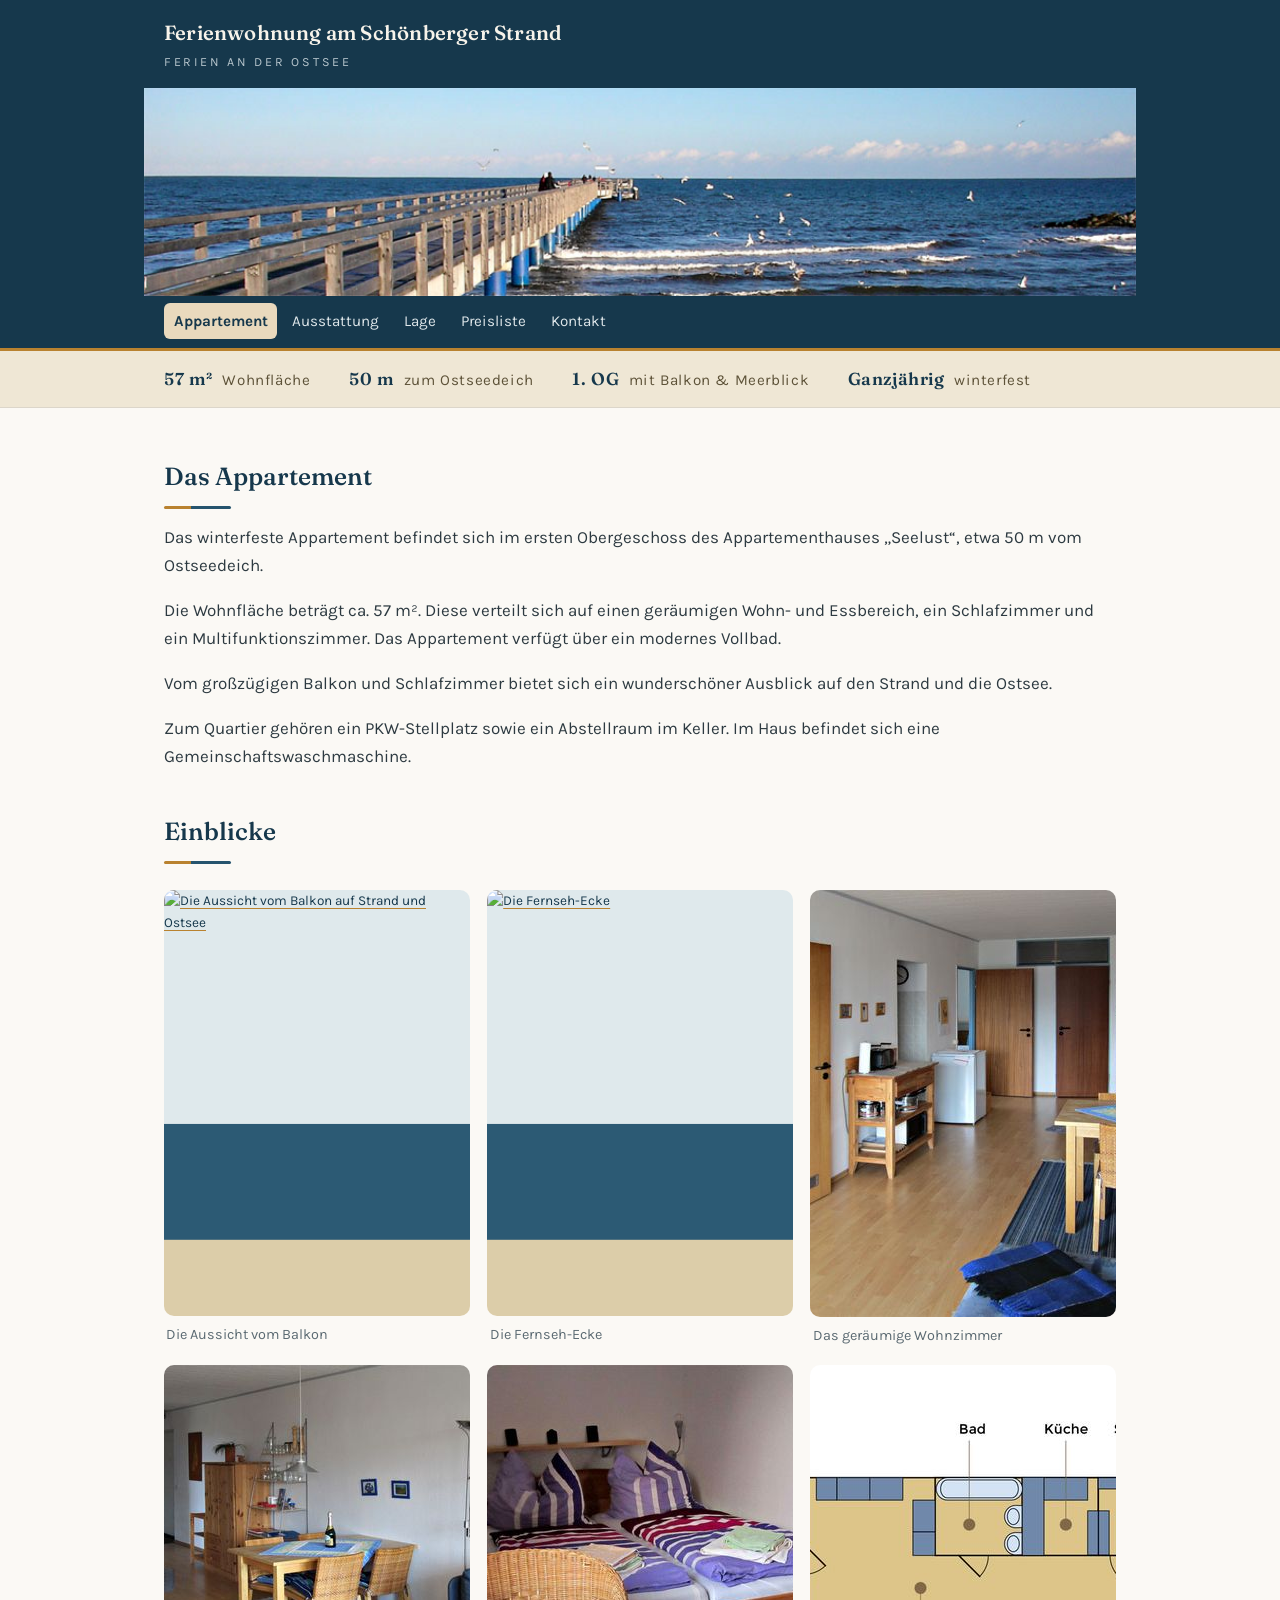
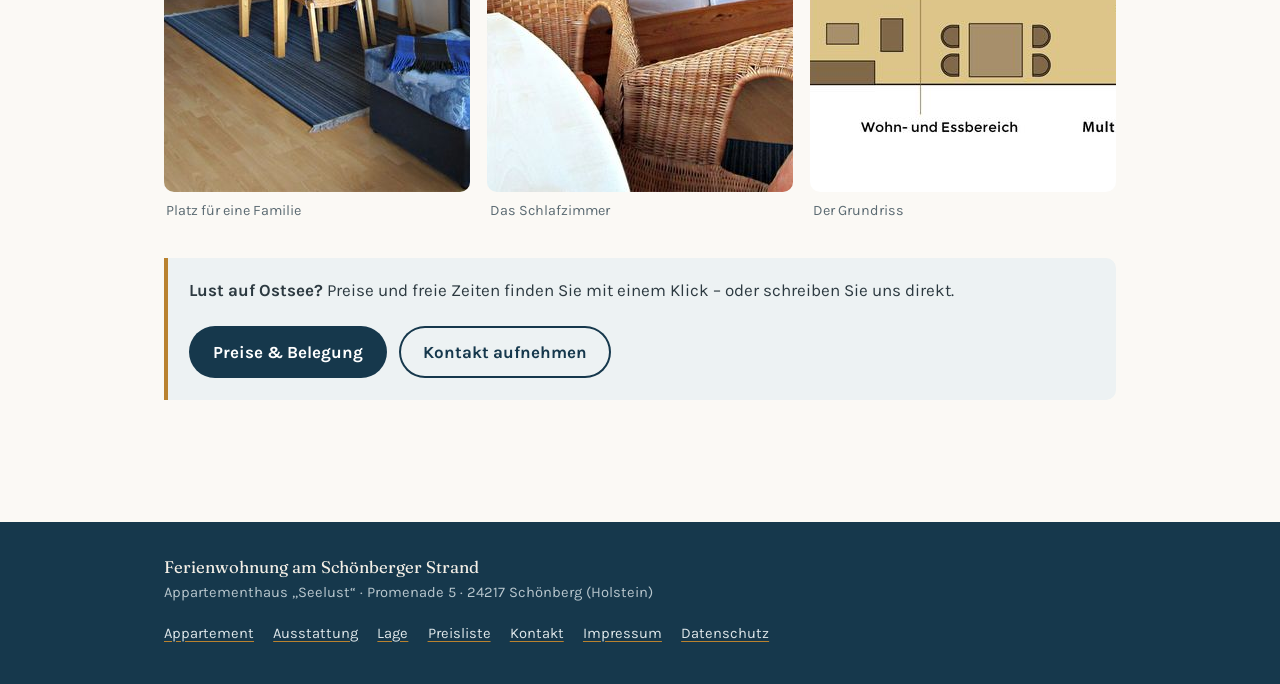
==== commit 75493dfd: "Add files via upload" ====
--- a/index.html
+++ b/index.html
@@ -71,11 +71,11 @@
 
 <h2>Einblicke</h2>
 <ul class="galerie">
-  <li><figure><a href="bilder/wohnung-1-balkon.jpg">
-    <img src="bilder/wohnung-1-balkon-640.jpg" srcset="bilder/wohnung-1-balkon-640.jpg 640w, bilder/wohnung-1-balkon.jpg 1152w" sizes="(min-width: 720px) 300px, 92vw" width="640" height="427" alt="Die Aussicht vom Balkon auf Strand und Ostsee" loading="lazy" decoding="async"></a>
+  <li><figure><a href="bilder/Balkon.jpg">
+    <img src="bilder/Balkon-640.jpg" srcset="bilder/Balkon-640.jpg 640w, bilder/Balkon.jpg 1200w" sizes="(min-width: 720px) 300px, 92vw" width="640" height="426" alt="Die Aussicht vom Balkon auf Strand und Ostsee" loading="lazy" decoding="async"></a>
     <figcaption>Die Aussicht vom Balkon</figcaption></figure></li>
-  <li><figure><a href="bilder/wohnung-2-tv-ecke.jpg">
-    <img src="bilder/wohnung-2-tv-ecke-640.jpg" srcset="bilder/wohnung-2-tv-ecke-640.jpg 640w, bilder/wohnung-2-tv-ecke.jpg 1152w" sizes="(min-width: 720px) 300px, 92vw" width="640" height="427" alt="Die Fernseh-Ecke" loading="lazy" decoding="async"></a>
+  <li><figure><a href="bilder/Fernseher.jpg">
+    <img src="bilder/Fernseher-640.jpg" srcset="bilder/Fernseher-640.jpg 640w, bilder/Fernseher.jpg 1200w" sizes="(min-width: 720px) 300px, 92vw" width="640" height="426" alt="Die Fernseh-Ecke" loading="lazy" decoding="async"></a>
     <figcaption>Die Fernseh-Ecke</figcaption></figure></li>
   <li><figure><a href="bilder/wohnung-4-wohnzimmer2.jpg">
     <img src="bilder/wohnung-4-wohnzimmer2-640.jpg" srcset="bilder/wohnung-4-wohnzimmer2-640.jpg 640w, bilder/wohnung-4-wohnzimmer2.jpg 1152w" sizes="(min-width: 720px) 300px, 92vw" width="640" height="427" alt="Das geräumige Wohnzimmer" loading="lazy" decoding="async"></a>
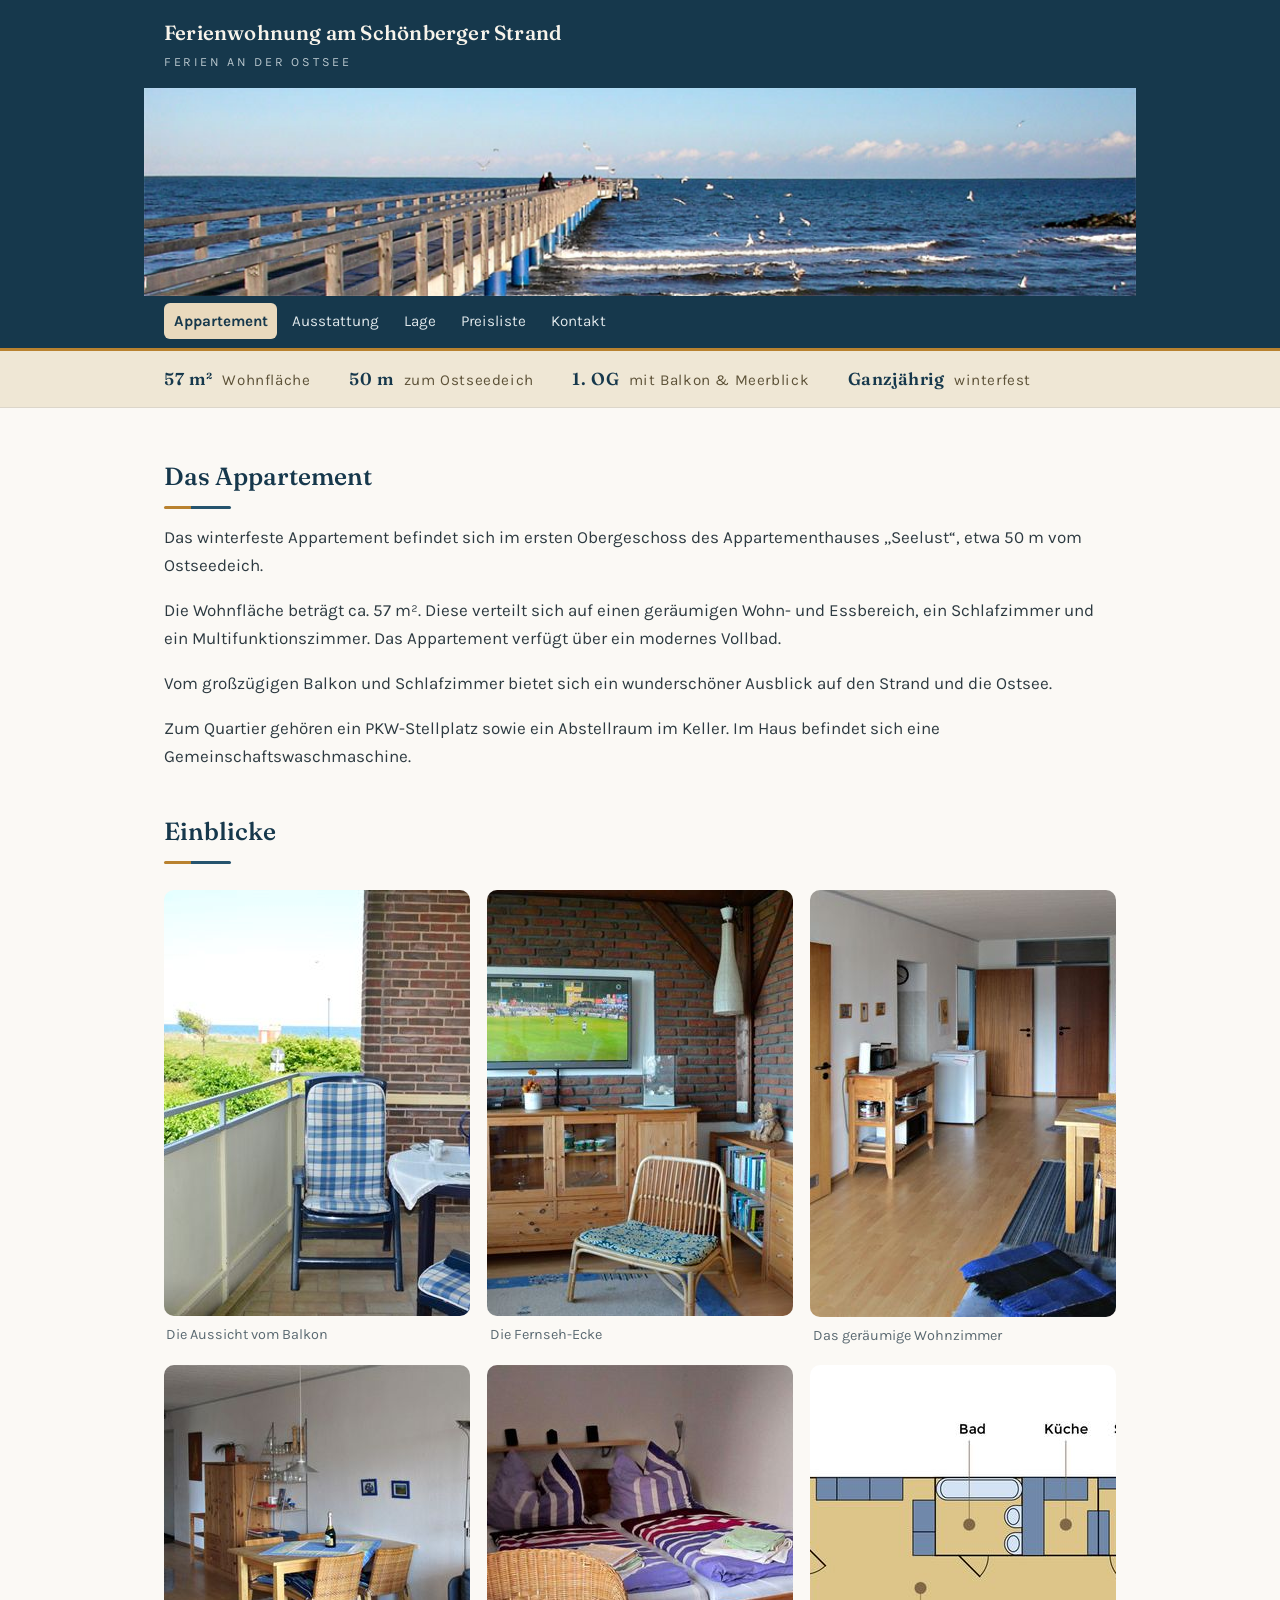
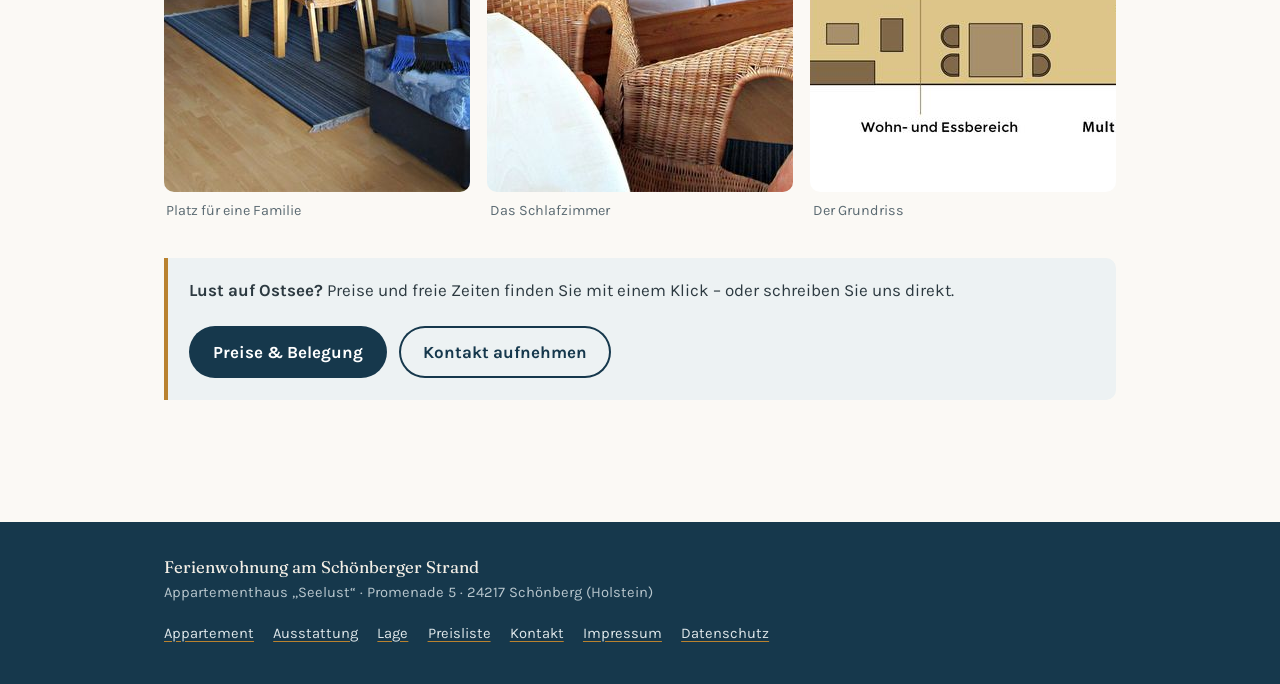
==== commit 9f1031b2: "Add files via upload Galerie Bilder" ====
--- a/index.html
+++ b/index.html
@@ -117,5 +117,97 @@
   </div>
 </footer>
 
+<dialog class="lightbox" id="lightbox" aria-label="Bildergalerie">
+  <button type="button" class="lb-schliessen" data-lb="schliessen" aria-label="Schließen">&times;</button>
+  <button type="button" class="lb-pfeil lb-links" data-lb="zurueck" aria-label="Vorheriges Bild">&#10094;</button>
+  <figure class="lb-figur">
+    <img class="lb-bild" src="" alt="">
+    <figcaption class="lb-text"><span class="lb-titel"></span> <span class="lb-zaehler"></span></figcaption>
+  </figure>
+  <button type="button" class="lb-pfeil lb-rechts" data-lb="weiter" aria-label="Nächstes Bild">&#10095;</button>
+</dialog>
+
+<script>
+(function () {
+  var links = Array.prototype.slice.call(document.querySelectorAll('.galerie a'));
+  var box = document.getElementById('lightbox');
+  if (!links.length || !box || typeof box.showModal !== 'function') return;
+
+  var bild = box.querySelector('.lb-bild');
+  var titel = box.querySelector('.lb-titel');
+  var zaehler = box.querySelector('.lb-zaehler');
+  var aktuell = 0;
+  var startX = null;
+
+  function zeige(i) {
+    aktuell = (i + links.length) % links.length;
+    var a = links[aktuell];
+    var img = a.querySelector('img');
+    var cap = a.parentNode.querySelector('figcaption');
+    bild.src = a.getAttribute('href');
+    bild.alt = img ? img.alt : '';
+    titel.textContent = cap ? cap.textContent : '';
+    zaehler.textContent = '(' + (aktuell + 1) + ' / ' + links.length + ')';
+    // Nachbarbilder vorladen
+    [aktuell + 1, aktuell - 1].forEach(function (n) {
+      var v = new Image();
+      v.src = links[(n + links.length) % links.length].getAttribute('href');
+    });
+  }
+
+  function oeffne(i) {
+    zeige(i);
+    box.showModal();
+    document.body.classList.add('lb-offen');
+  }
+
+  function schliesse() {
+    box.close();
+  }
+
+  links.forEach(function (a, i) {
+    a.addEventListener('click', function (e) {
+      e.preventDefault();
+      oeffne(i);
+    });
+  });
+
+  box.addEventListener('click', function (e) {
+    var t = e.target.closest('[data-lb]');
+    if (t) {
+      var was = t.getAttribute('data-lb');
+      if (was === 'weiter') zeige(aktuell + 1);
+      else if (was === 'zurueck') zeige(aktuell - 1);
+      else schliesse();
+      return;
+    }
+    // Klick auf den dunklen Hintergrund (außerhalb des Bildes) schließt
+    if (e.target === box) schliesse();
+  });
+
+  box.addEventListener('close', function () {
+    document.body.classList.remove('lb-offen');
+    bild.src = '';
+    links[aktuell].focus();
+  });
+
+  box.addEventListener('keydown', function (e) {
+    if (e.key === 'ArrowRight') { e.preventDefault(); zeige(aktuell + 1); }
+    else if (e.key === 'ArrowLeft') { e.preventDefault(); zeige(aktuell - 1); }
+  });
+
+  // Wischen auf Touch-Geräten
+  box.addEventListener('touchstart', function (e) {
+    startX = e.changedTouches[0].clientX;
+  }, { passive: true });
+  box.addEventListener('touchend', function (e) {
+    if (startX === null) return;
+    var dx = e.changedTouches[0].clientX - startX;
+    startX = null;
+    if (Math.abs(dx) > 50) zeige(dx < 0 ? aktuell + 1 : aktuell - 1);
+  }, { passive: true });
+})();
+</script>
+
 </body>
 </html>
--- a/style.css
+++ b/style.css
@@ -278,6 +278,75 @@
   padding: .45rem .15rem 0;
 }
 
+/* Lightbox für die Galerie */
+.lightbox {
+  border: 0;
+  padding: 0;
+  margin: 0;
+  width: 100vw;
+  height: 100vh;
+  max-width: none;
+  max-height: none;
+  background: transparent;
+  color: #fff;
+  display: none;
+  place-items: center;
+}
+.lightbox[open] { display: grid; }
+.lightbox::backdrop { background: rgba(10, 24, 33, .92); }
+.lb-offen { overflow: hidden; }
+.lb-figur {
+  margin: 0;
+  max-width: min(92vw, 1200px);
+  text-align: center;
+  pointer-events: none;
+}
+.lb-bild {
+  display: block;
+  max-width: 100%;
+  max-height: 82vh;
+  width: auto;
+  height: auto;
+  margin: 0 auto;
+  border-radius: var(--radius);
+  box-shadow: 0 18px 50px rgba(0, 0, 0, .55);
+  background: #0f2a3a;
+}
+.lb-text {
+  margin-top: .8rem;
+  font-size: .95rem;
+  color: #e6edf0;
+}
+.lb-zaehler { color: #a9bcc6; }
+.lightbox button {
+  position: fixed;
+  border: 0;
+  cursor: pointer;
+  color: #fff;
+  background: rgba(255, 255, 255, .12);
+  border-radius: 50%;
+  width: 3rem;
+  height: 3rem;
+  font-size: 1.5rem;
+  line-height: 3rem;
+  padding: 0;
+  transition: background .2s ease;
+  font-family: inherit;
+}
+.lightbox button:hover { background: var(--bernstein); }
+.lightbox button:focus-visible { outline: 3px solid var(--bernstein); outline-offset: 2px; }
+.lb-schliessen { top: 1rem; right: 1rem; font-size: 2rem; }
+.lb-pfeil { top: 50%; transform: translateY(-50%); }
+.lb-links { left: 1rem; }
+.lb-rechts { right: 1rem; }
+@media (max-width: 600px) {
+  .lightbox button { width: 2.5rem; height: 2.5rem; line-height: 2.5rem; font-size: 1.2rem; }
+  .lb-schliessen { font-size: 1.7rem; }
+  .lb-links { left: .4rem; }
+  .lb-rechts { right: .4rem; }
+  .lb-bild { max-height: 72vh; }
+}
+
 /* Merkmal-Karten */
 .karten {
   display: grid;
